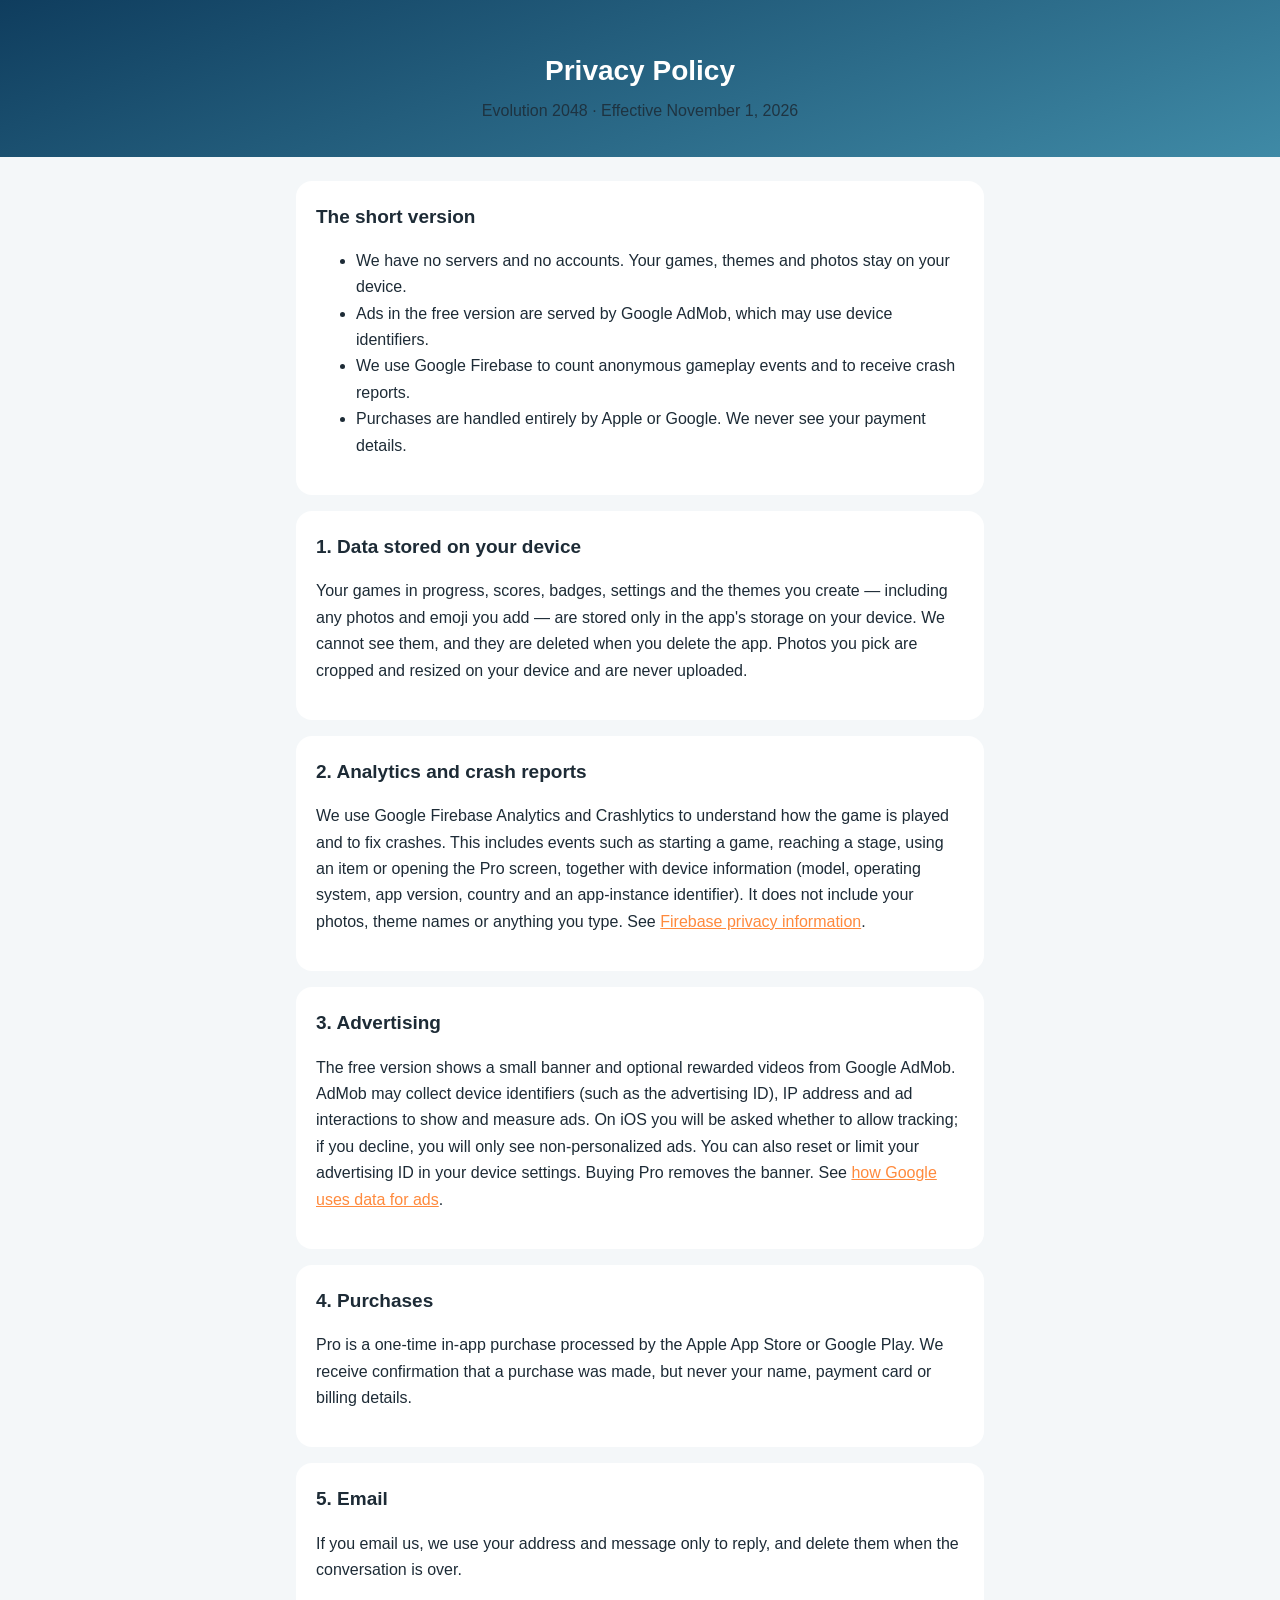
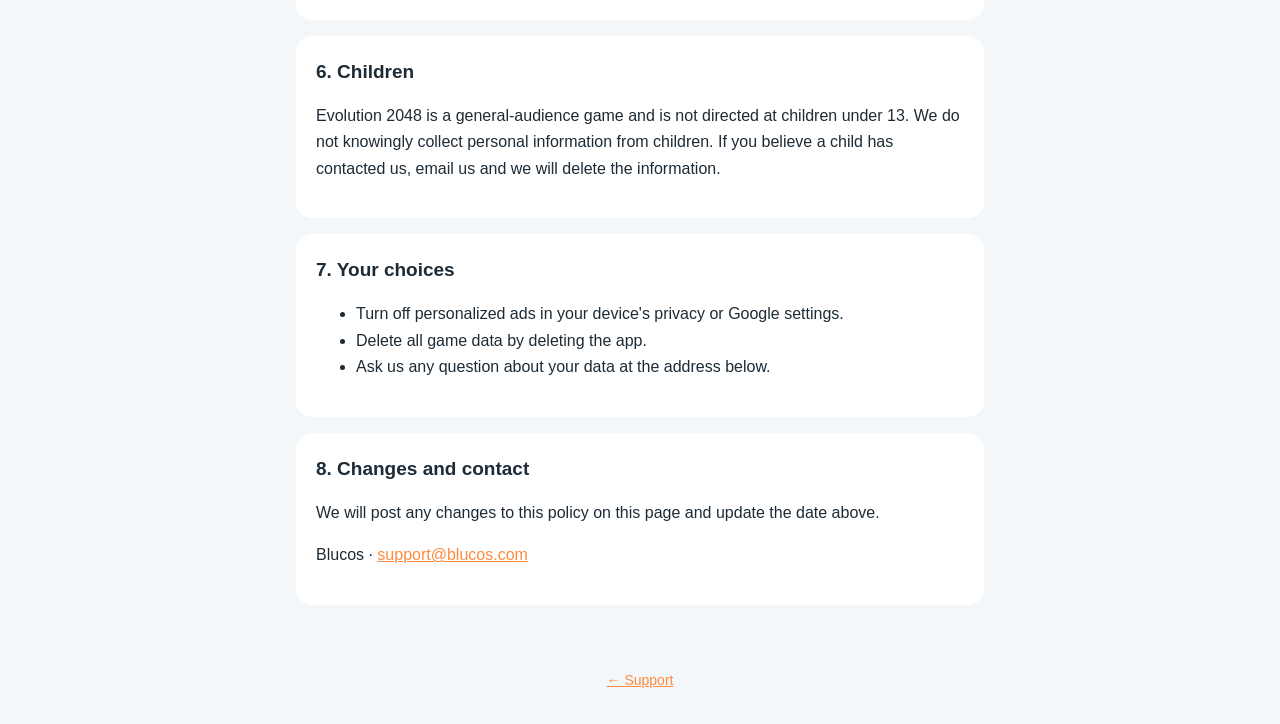
==== privacy.html @ b0076281 "Update support and privacy pages" ====
<!doctype html>
<html lang="en">
<head>
  <meta charset="utf-8">
  <meta name="viewport" content="width=device-width, initial-scale=1">
  <title>Evolution 2048 — Privacy Policy</title>
  <link rel="stylesheet" href="style.css">
</head>
<body>
  <header>
    <h1>Privacy Policy</h1>
    <p>Evolution 2048 · Effective November 1, 2026</p>
  </header>
  <main>
    <section>
      <h2>The short version</h2>
      <ul>
        <li>We have no servers and no accounts. Your games, themes and photos stay on your device.</li>
        <li>Ads in the free version are served by Google AdMob, which may use device identifiers.</li>
        <li>We use Google Firebase to count anonymous gameplay events and to receive crash reports.</li>
        <li>Purchases are handled entirely by Apple or Google. We never see your payment details.</li>
      </ul>
    </section>

    <section>
      <h2>1. Data stored on your device</h2>
      <p>Your games in progress, scores, badges, settings and the themes you create — including any photos and emoji you add — are stored only in the app's storage on your device. We cannot see them, and they are deleted when you delete the app. Photos you pick are cropped and resized on your device and are never uploaded.</p>
    </section>

    <section>
      <h2>2. Analytics and crash reports</h2>
      <p>We use Google Firebase Analytics and Crashlytics to understand how the game is played and to fix crashes. This includes events such as starting a game, reaching a stage, using an item or opening the Pro screen, together with device information (model, operating system, app version, country and an app-instance identifier). It does not include your photos, theme names or anything you type. See <a href="https://firebase.google.com/support/privacy">Firebase privacy information</a>.</p>
    </section>

    <section>
      <h2>3. Advertising</h2>
      <p>The free version shows a small banner and optional rewarded videos from Google AdMob. AdMob may collect device identifiers (such as the advertising ID), IP address and ad interactions to show and measure ads. On iOS you will be asked whether to allow tracking; if you decline, you will only see non-personalized ads. You can also reset or limit your advertising ID in your device settings. Buying Pro removes the banner. See <a href="https://policies.google.com/technologies/ads">how Google uses data for ads</a>.</p>
    </section>

    <section>
      <h2>4. Purchases</h2>
      <p>Pro is a one-time in-app purchase processed by the Apple App Store or Google Play. We receive confirmation that a purchase was made, but never your name, payment card or billing details.</p>
    </section>

    <section>
      <h2>5. Email</h2>
      <p>If you email us, we use your address and message only to reply, and delete them when the conversation is over.</p>
    </section>

    <section>
      <h2>6. Children</h2>
      <p>Evolution 2048 is a general-audience game and is not directed at children under 13. We do not knowingly collect personal information from children. If you believe a child has contacted us, email us and we will delete the information.</p>
    </section>

    <section>
      <h2>7. Your choices</h2>
      <ul>
        <li>Turn off personalized ads in your device's privacy or Google settings.</li>
        <li>Delete all game data by deleting the app.</li>
        <li>Ask us any question about your data at the address below.</li>
      </ul>
    </section>

    <section>
      <h2>8. Changes and contact</h2>
      <p>We will post any changes to this policy on this page and update the date above.</p>
      <p>Blucos · <a href="mailto:support@blucos.com">support@blucos.com</a></p>
    </section>
  </main>
  <footer><a href="index.html">← Support</a></footer>
</body>
</html>
---- style.css ----
:root {
  --ink: #1d2b36;
  --muted: #5d6f7c;
  --bg: #f4f7f9;
  --card: #fff;
  --accent: #ff8a3d;
  --top: #0f3d5e;
}
@media (prefers-color-scheme: dark) {
  :root {
    --ink: #e7eef3;
    --muted: #9fb0bc;
    --bg: #0d1b25;
    --card: #142836;
  }
}
* { box-sizing: border-box; }
body {
  margin: 0;
  font: 16px/1.65 -apple-system, BlinkMacSystemFont, "Segoe UI", sans-serif;
  color: var(--ink);
  background: var(--bg);
}
header {
  padding: 40px 16px 32px;
  color: #fff;
  background: linear-gradient(160deg, var(--top), #3f8aa6);
  text-align: center;
}
header img { width: 72px; height: 72px; }
header h1 { margin: 8px 0 4px; font-size: 28px; }
header h1 span { color: #ffd166; }
header p { margin: 0; opacity: 0.85; }
main { max-width: 720px; margin: 0 auto; padding: 24px 16px 48px; }
section { margin-bottom: 16px; padding: 20px; border-radius: 16px; background: var(--card); }
h2 { margin: 0 0 8px; font-size: 19px; }
h3 { margin: 18px 0 4px; font-size: 16px; }
p, li { color: var(--ink); }
.muted { color: var(--muted); font-size: 14px; }
a { color: var(--accent); }
.btn {
  display: inline-block;
  padding: 10px 18px;
  border-radius: 12px;
  color: #fff;
  background: var(--accent);
  font-weight: 700;
  text-decoration: none;
}
footer { text-align: center; color: var(--muted); font-size: 14px; padding-bottom: 32px; }
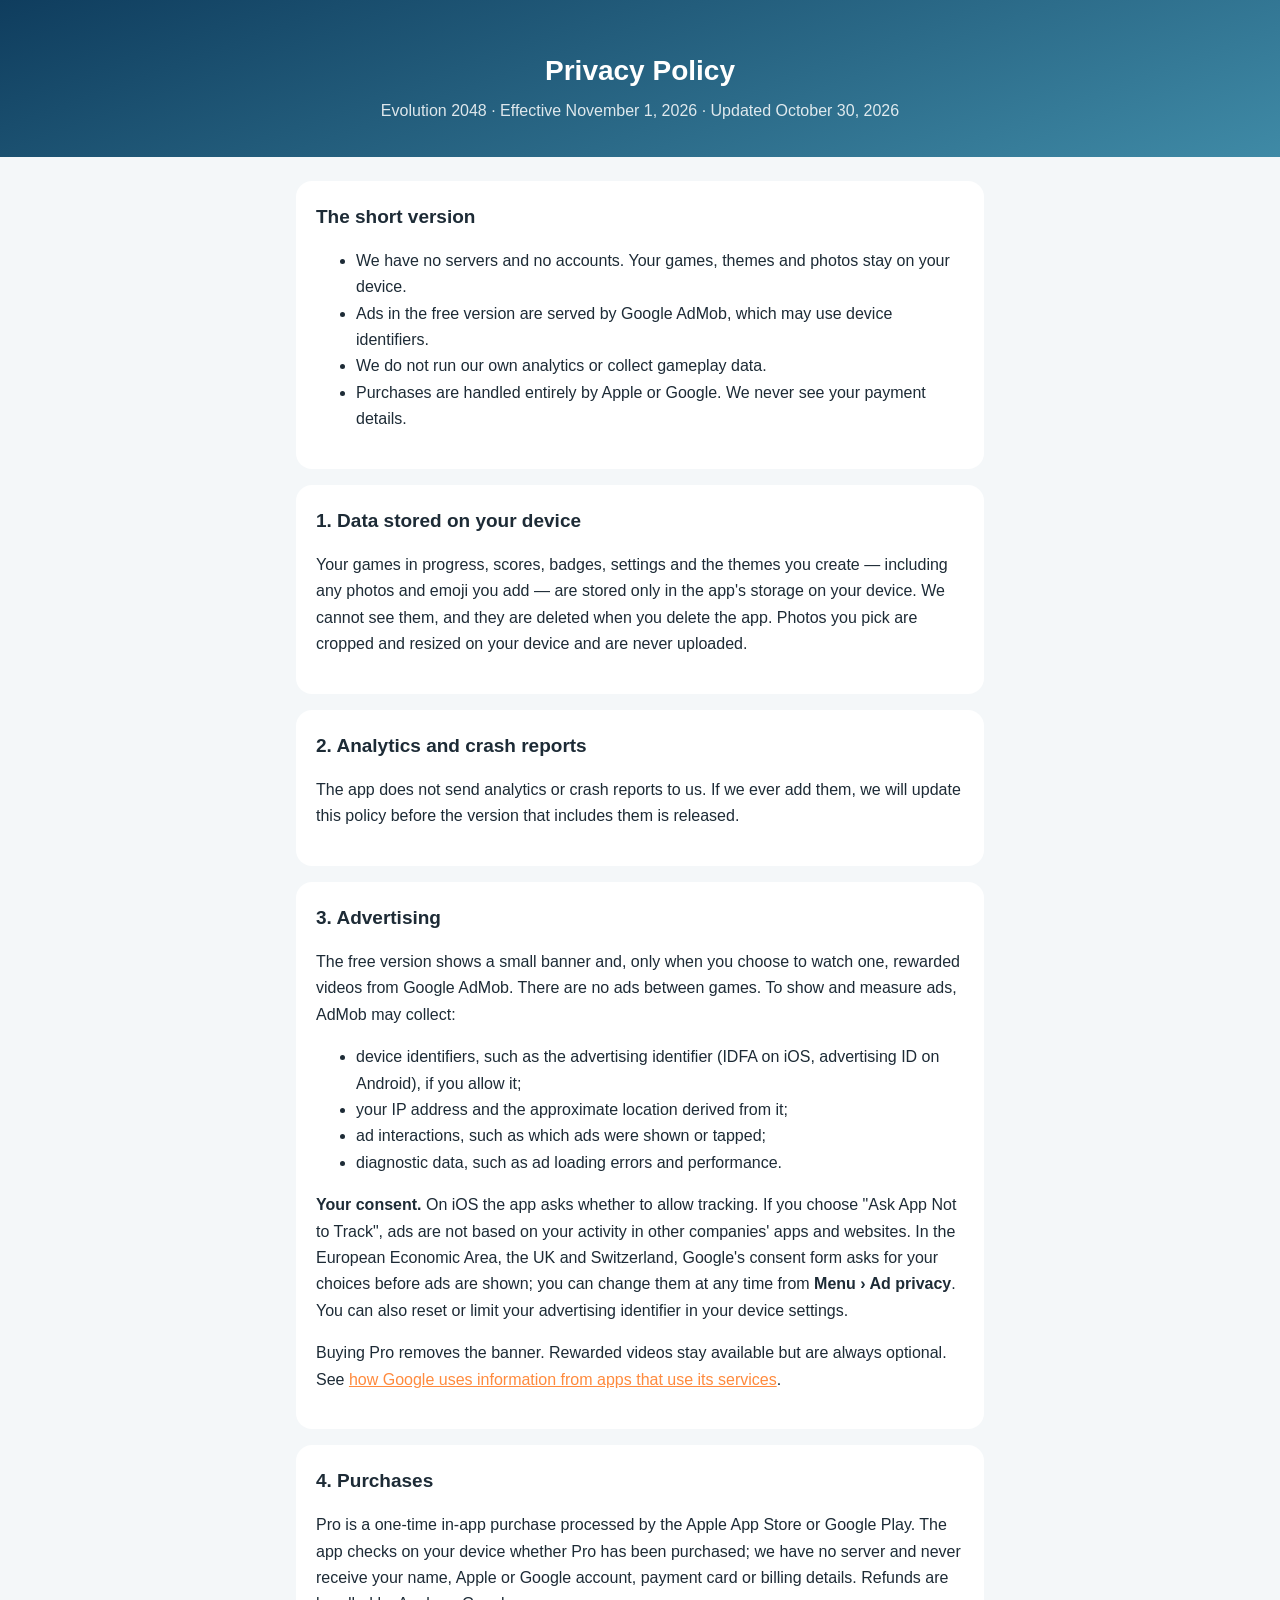
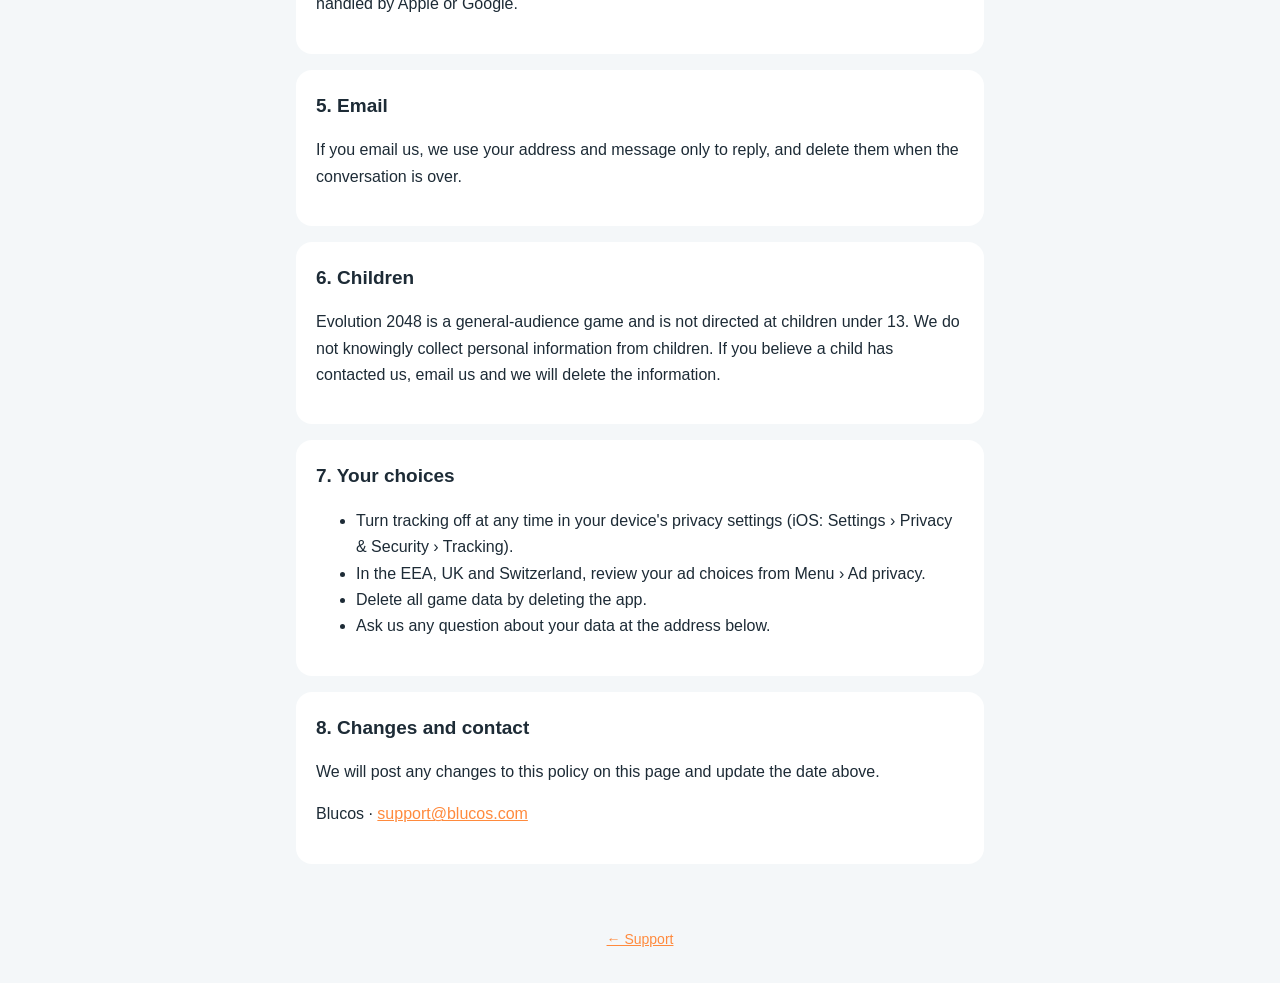
==== commit 20173208: "Update support and privacy pages" ====
--- a/privacy.html
+++ b/privacy.html
@@ -9,7 +9,7 @@
 <body>
   <header>
     <h1>Privacy Policy</h1>
-    <p>Evolution 2048 · Effective November 1, 2026</p>
+    <p>Evolution 2048 · Effective November 1, 2026 · Updated October 30, 2026</p>
   </header>
   <main>
     <section>
@@ -17,7 +17,7 @@
       <ul>
         <li>We have no servers and no accounts. Your games, themes and photos stay on your device.</li>
         <li>Ads in the free version are served by Google AdMob, which may use device identifiers.</li>
-        <li>We use Google Firebase to count anonymous gameplay events and to receive crash reports.</li>
+        <li>We do not run our own analytics or collect gameplay data.</li>
         <li>Purchases are handled entirely by Apple or Google. We never see your payment details.</li>
       </ul>
     </section>
@@ -29,17 +29,25 @@
 
     <section>
       <h2>2. Analytics and crash reports</h2>
-      <p>We use Google Firebase Analytics and Crashlytics to understand how the game is played and to fix crashes. This includes events such as starting a game, reaching a stage, using an item or opening the Pro screen, together with device information (model, operating system, app version, country and an app-instance identifier). It does not include your photos, theme names or anything you type. See <a href="https://firebase.google.com/support/privacy">Firebase privacy information</a>.</p>
+      <p>The app does not send analytics or crash reports to us. If we ever add them, we will update this policy before the version that includes them is released.</p>
     </section>
 
     <section>
       <h2>3. Advertising</h2>
-      <p>The free version shows a small banner and optional rewarded videos from Google AdMob. AdMob may collect device identifiers (such as the advertising ID), IP address and ad interactions to show and measure ads. On iOS you will be asked whether to allow tracking; if you decline, you will only see non-personalized ads. You can also reset or limit your advertising ID in your device settings. Buying Pro removes the banner. See <a href="https://policies.google.com/technologies/ads">how Google uses data for ads</a>.</p>
+      <p>The free version shows a small banner and, only when you choose to watch one, rewarded videos from Google AdMob. There are no ads between games. To show and measure ads, AdMob may collect:</p>
+      <ul>
+        <li>device identifiers, such as the advertising identifier (IDFA on iOS, advertising ID on Android), if you allow it;</li>
+        <li>your IP address and the approximate location derived from it;</li>
+        <li>ad interactions, such as which ads were shown or tapped;</li>
+        <li>diagnostic data, such as ad loading errors and performance.</li>
+      </ul>
+      <p><b>Your consent.</b> On iOS the app asks whether to allow tracking. If you choose "Ask App Not to Track", ads are not based on your activity in other companies' apps and websites. In the European Economic Area, the UK and Switzerland, Google's consent form asks for your choices before ads are shown; you can change them at any time from <b>Menu › Ad privacy</b>. You can also reset or limit your advertising identifier in your device settings.</p>
+      <p>Buying Pro removes the banner. Rewarded videos stay available but are always optional. See <a href="https://policies.google.com/technologies/partner-sites">how Google uses information from apps that use its services</a>.</p>
     </section>
 
     <section>
       <h2>4. Purchases</h2>
-      <p>Pro is a one-time in-app purchase processed by the Apple App Store or Google Play. We receive confirmation that a purchase was made, but never your name, payment card or billing details.</p>
+      <p>Pro is a one-time in-app purchase processed by the Apple App Store or Google Play. The app checks on your device whether Pro has been purchased; we have no server and never receive your name, Apple or Google account, payment card or billing details. Refunds are handled by Apple or Google.</p>
     </section>
 
     <section>
@@ -55,7 +63,8 @@
     <section>
       <h2>7. Your choices</h2>
       <ul>
-        <li>Turn off personalized ads in your device's privacy or Google settings.</li>
+        <li>Turn tracking off at any time in your device's privacy settings (iOS: Settings › Privacy &amp; Security › Tracking).</li>
+        <li>In the EEA, UK and Switzerland, review your ad choices from Menu › Ad privacy.</li>
         <li>Delete all game data by deleting the app.</li>
         <li>Ask us any question about your data at the address below.</li>
       </ul>
--- a/style.css
+++ b/style.css
@@ -30,7 +30,7 @@
 header img { width: 72px; height: 72px; }
 header h1 { margin: 8px 0 4px; font-size: 28px; }
 header h1 span { color: #ffd166; }
-header p { margin: 0; opacity: 0.85; }
+header p { margin: 0; color: rgba(255, 255, 255, 0.85); }
 main { max-width: 720px; margin: 0 auto; padding: 24px 16px 48px; }
 section { margin-bottom: 16px; padding: 20px; border-radius: 16px; background: var(--card); }
 h2 { margin: 0 0 8px; font-size: 19px; }
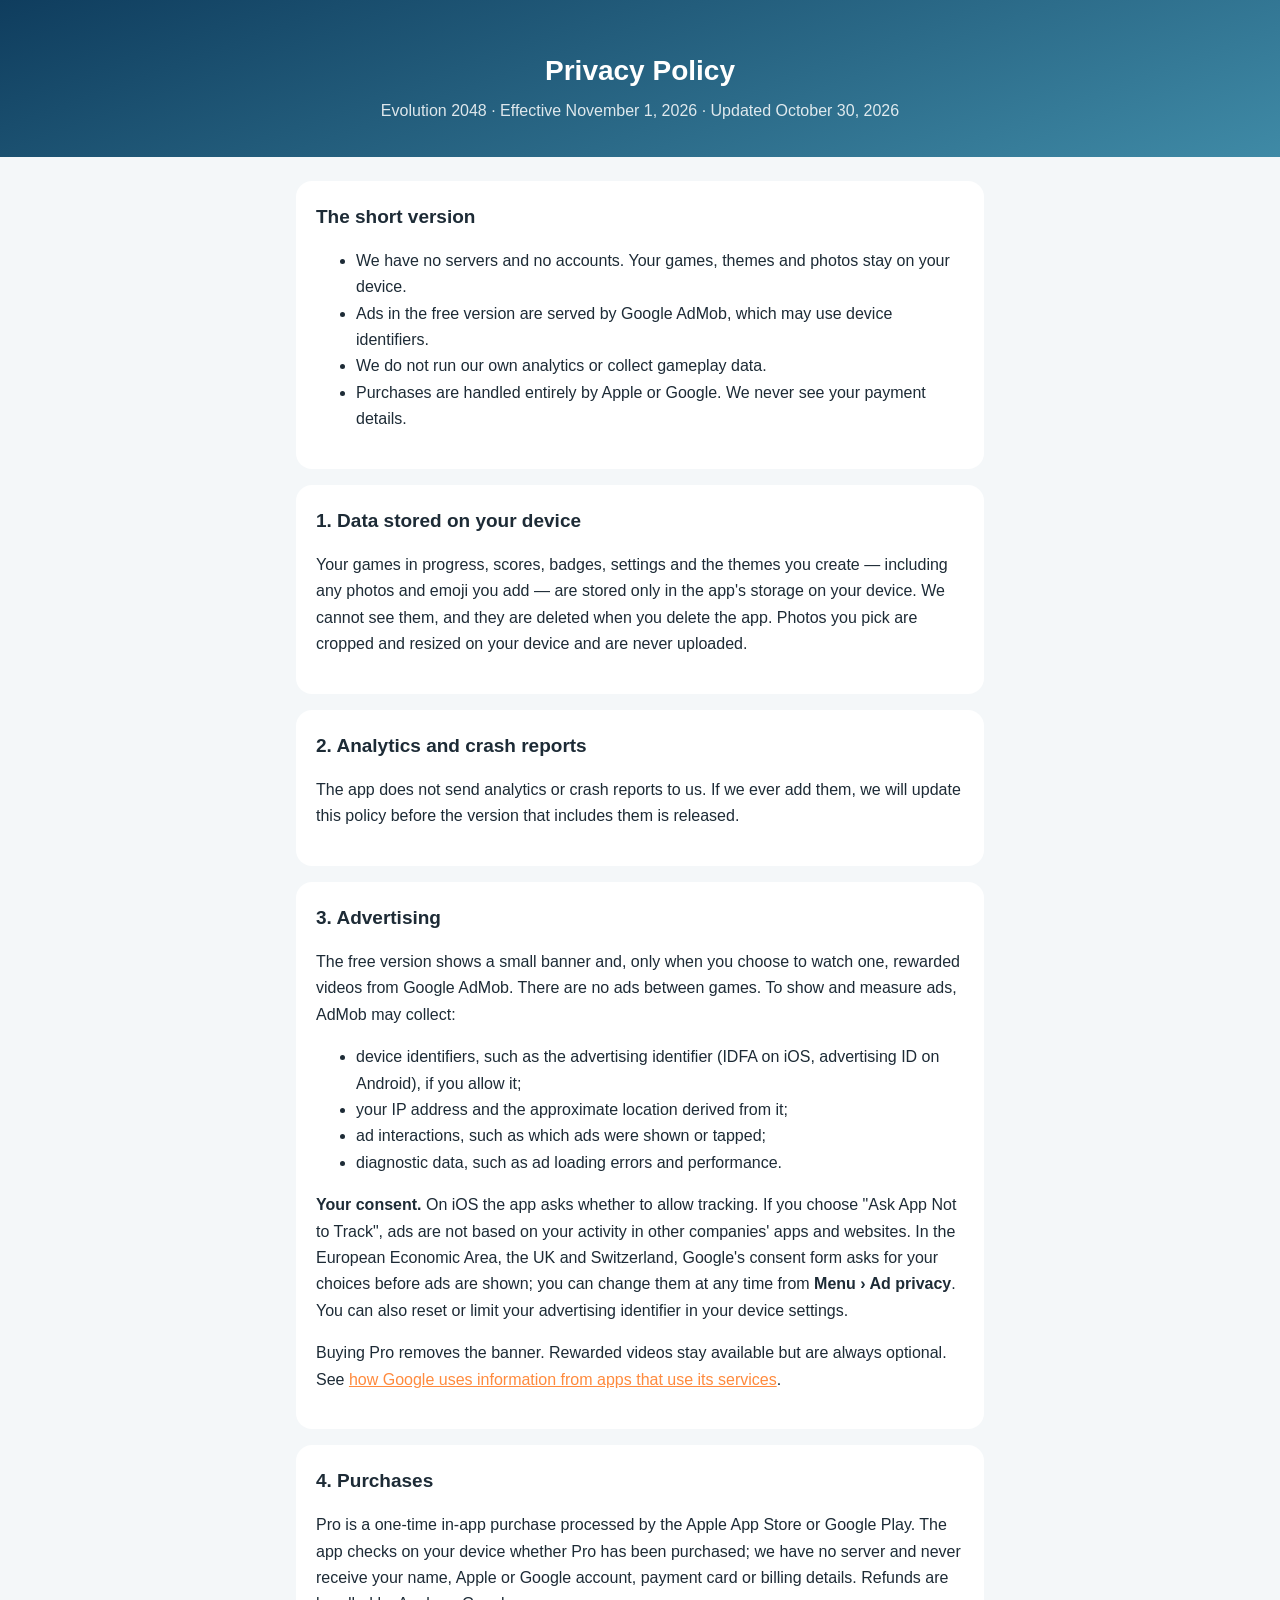
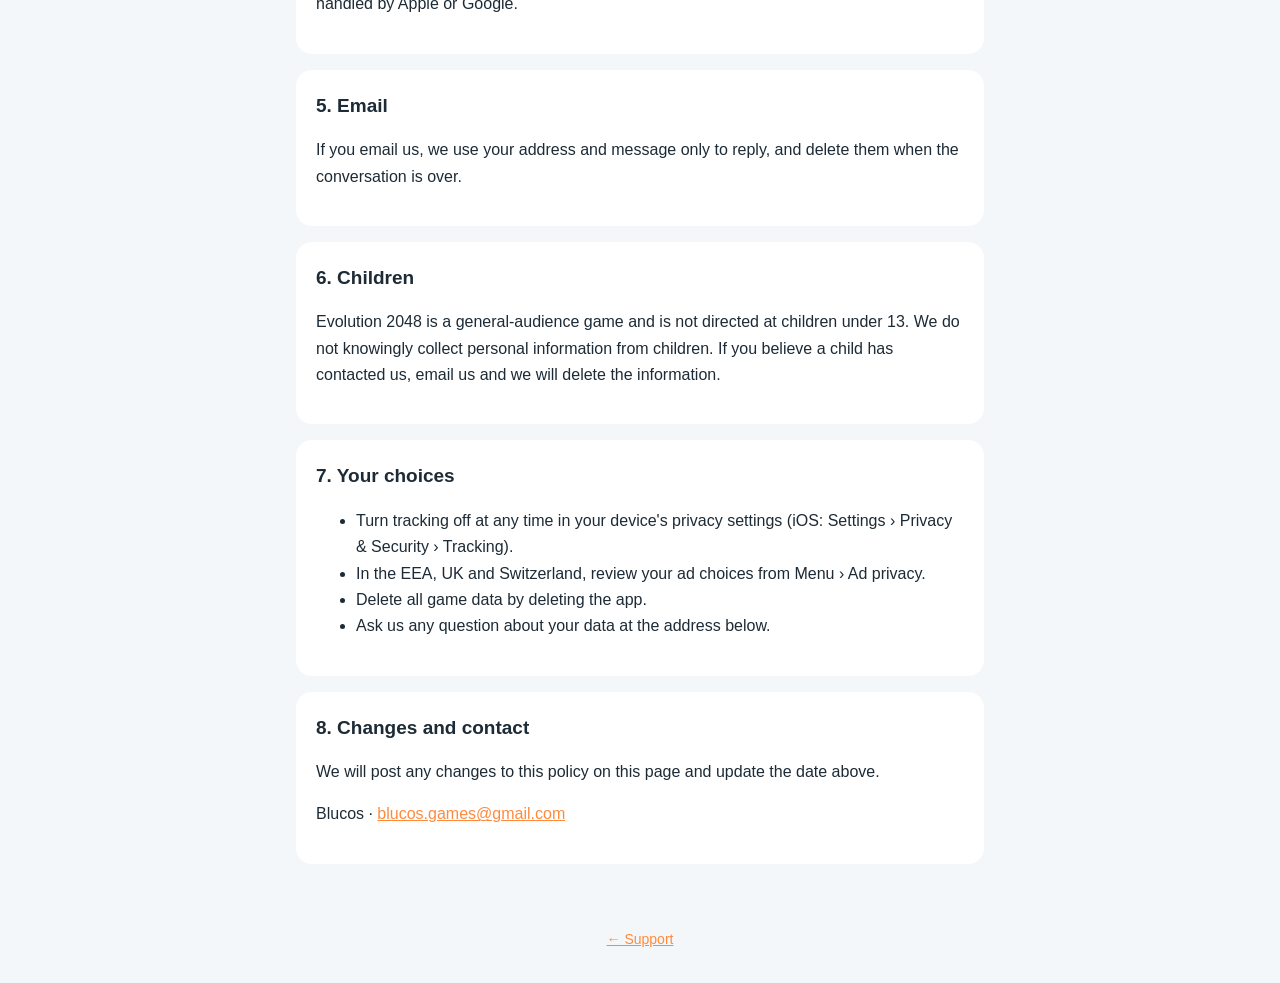
==== commit 548af2d5: "Update support and privacy pages" ====
--- a/privacy.html
+++ b/privacy.html
@@ -73,7 +73,7 @@
     <section>
       <h2>8. Changes and contact</h2>
       <p>We will post any changes to this policy on this page and update the date above.</p>
-      <p>Blucos · <a href="mailto:support@blucos.com">support@blucos.com</a></p>
+      <p>Blucos · <a href="mailto:blucos.games@gmail.com">blucos.games@gmail.com</a></p>
     </section>
   </main>
   <footer><a href="index.html">← Support</a></footer>
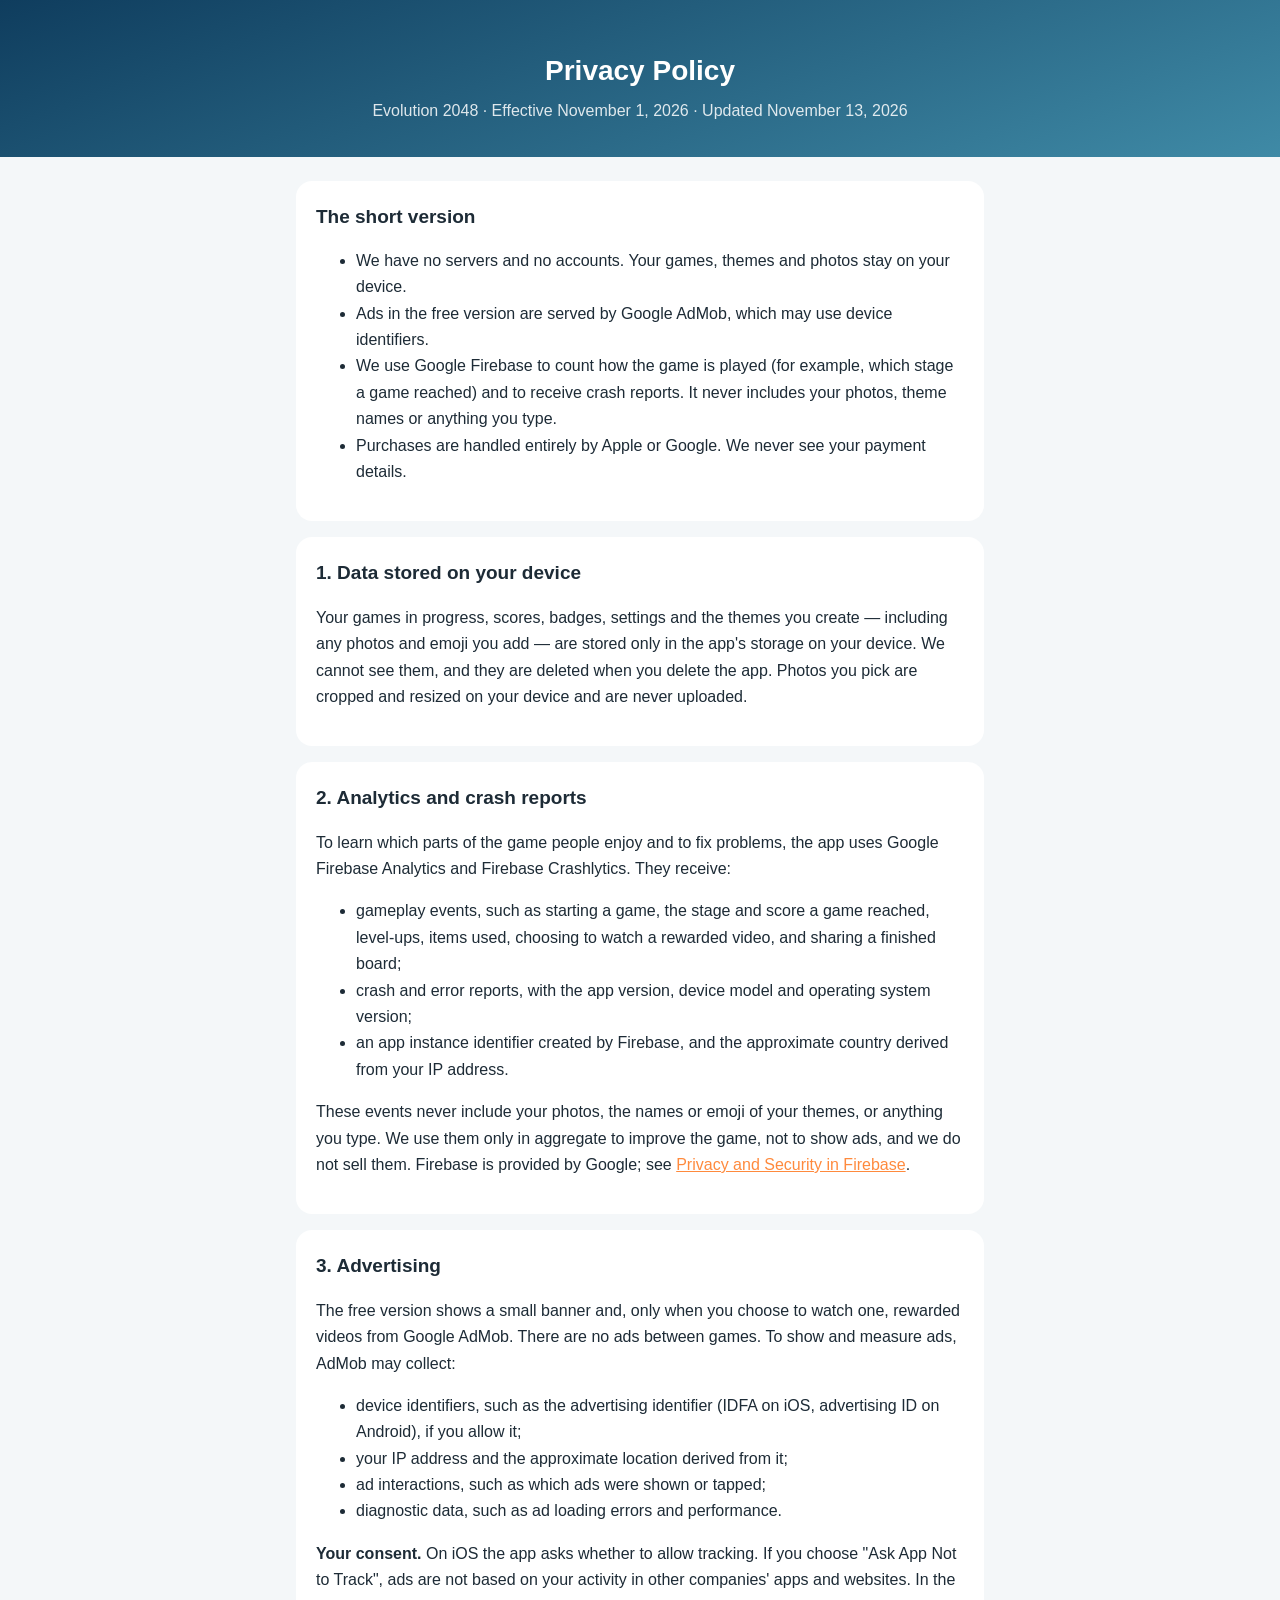
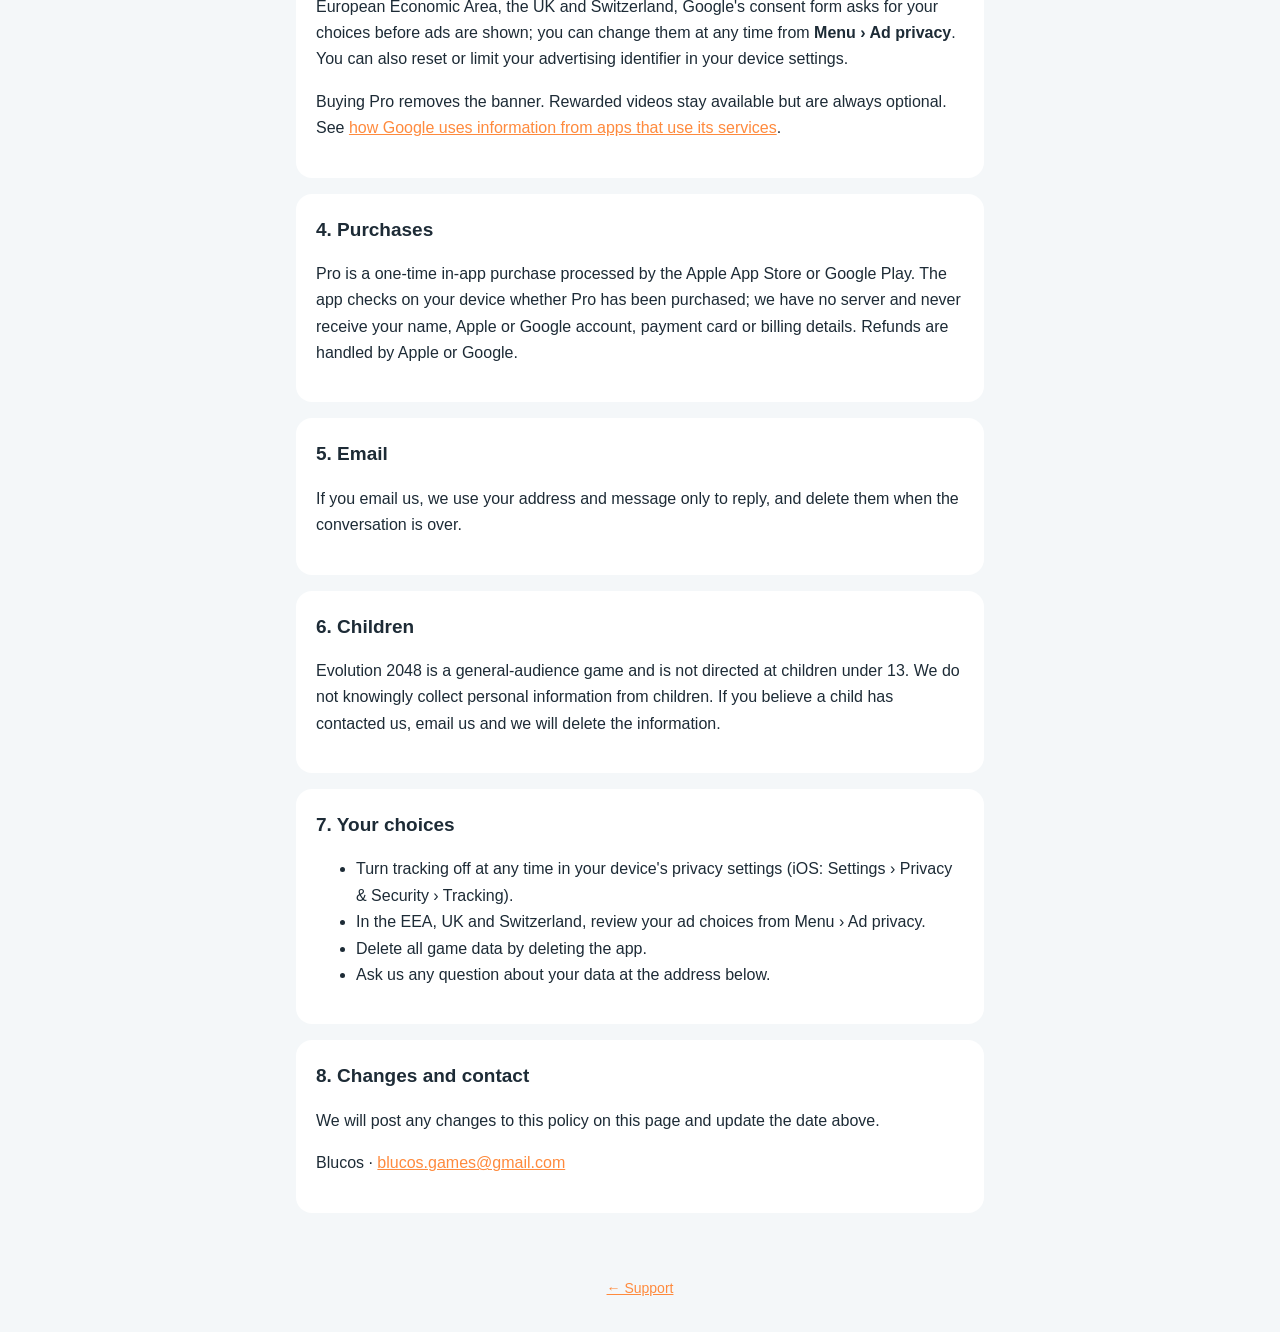
==== commit d3ff1c39: "Update support and privacy pages" ====
--- a/privacy.html
+++ b/privacy.html
@@ -9,7 +9,7 @@
 <body>
   <header>
     <h1>Privacy Policy</h1>
-    <p>Evolution 2048 · Effective November 1, 2026 · Updated October 30, 2026</p>
+    <p>Evolution 2048 · Effective November 1, 2026 · Updated November 13, 2026</p>
   </header>
   <main>
     <section>
@@ -17,7 +17,7 @@
       <ul>
         <li>We have no servers and no accounts. Your games, themes and photos stay on your device.</li>
         <li>Ads in the free version are served by Google AdMob, which may use device identifiers.</li>
-        <li>We do not run our own analytics or collect gameplay data.</li>
+        <li>We use Google Firebase to count how the game is played (for example, which stage a game reached) and to receive crash reports. It never includes your photos, theme names or anything you type.</li>
         <li>Purchases are handled entirely by Apple or Google. We never see your payment details.</li>
       </ul>
     </section>
@@ -29,7 +29,13 @@
 
     <section>
       <h2>2. Analytics and crash reports</h2>
-      <p>The app does not send analytics or crash reports to us. If we ever add them, we will update this policy before the version that includes them is released.</p>
+      <p>To learn which parts of the game people enjoy and to fix problems, the app uses Google Firebase Analytics and Firebase Crashlytics. They receive:</p>
+      <ul>
+        <li>gameplay events, such as starting a game, the stage and score a game reached, level-ups, items used, choosing to watch a rewarded video, and sharing a finished board;</li>
+        <li>crash and error reports, with the app version, device model and operating system version;</li>
+        <li>an app instance identifier created by Firebase, and the approximate country derived from your IP address.</li>
+      </ul>
+      <p>These events never include your photos, the names or emoji of your themes, or anything you type. We use them only in aggregate to improve the game, not to show ads, and we do not sell them. Firebase is provided by Google; see <a href="https://firebase.google.com/support/privacy">Privacy and Security in Firebase</a>.</p>
     </section>
 
     <section>
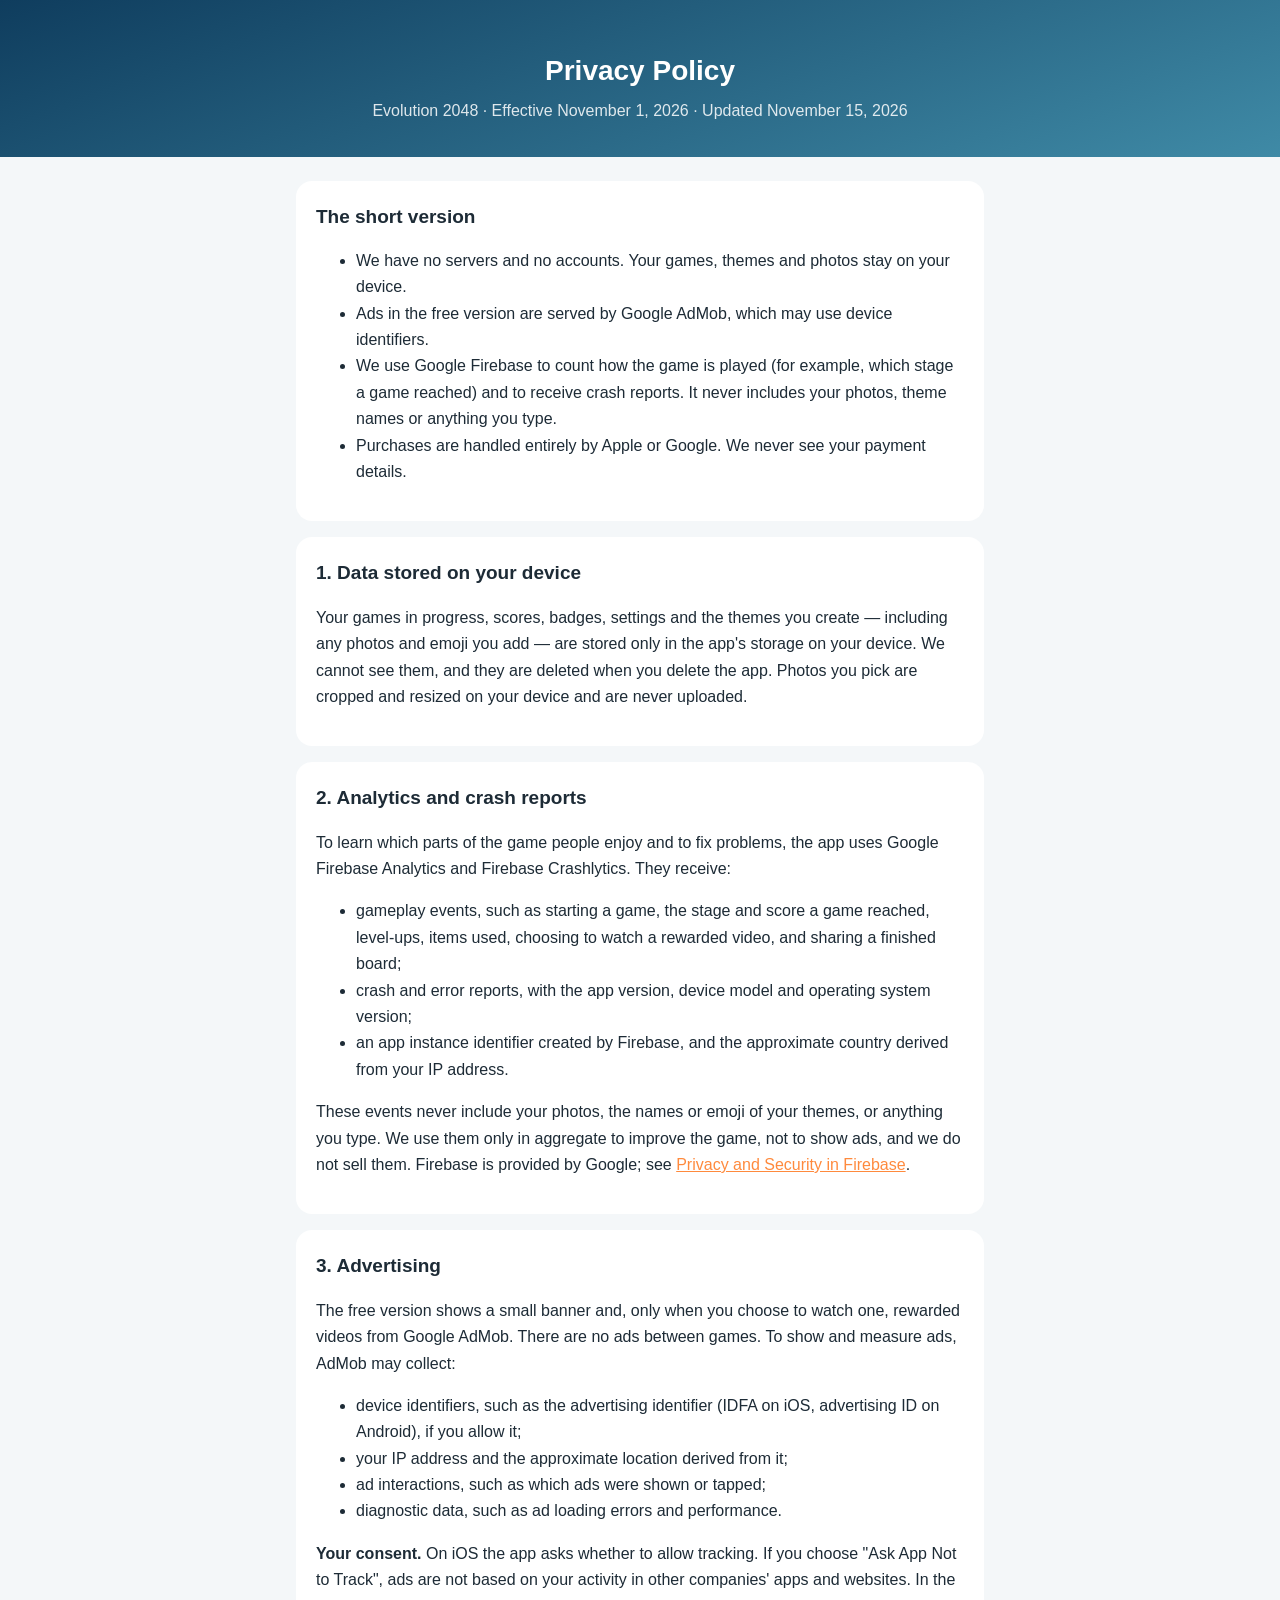
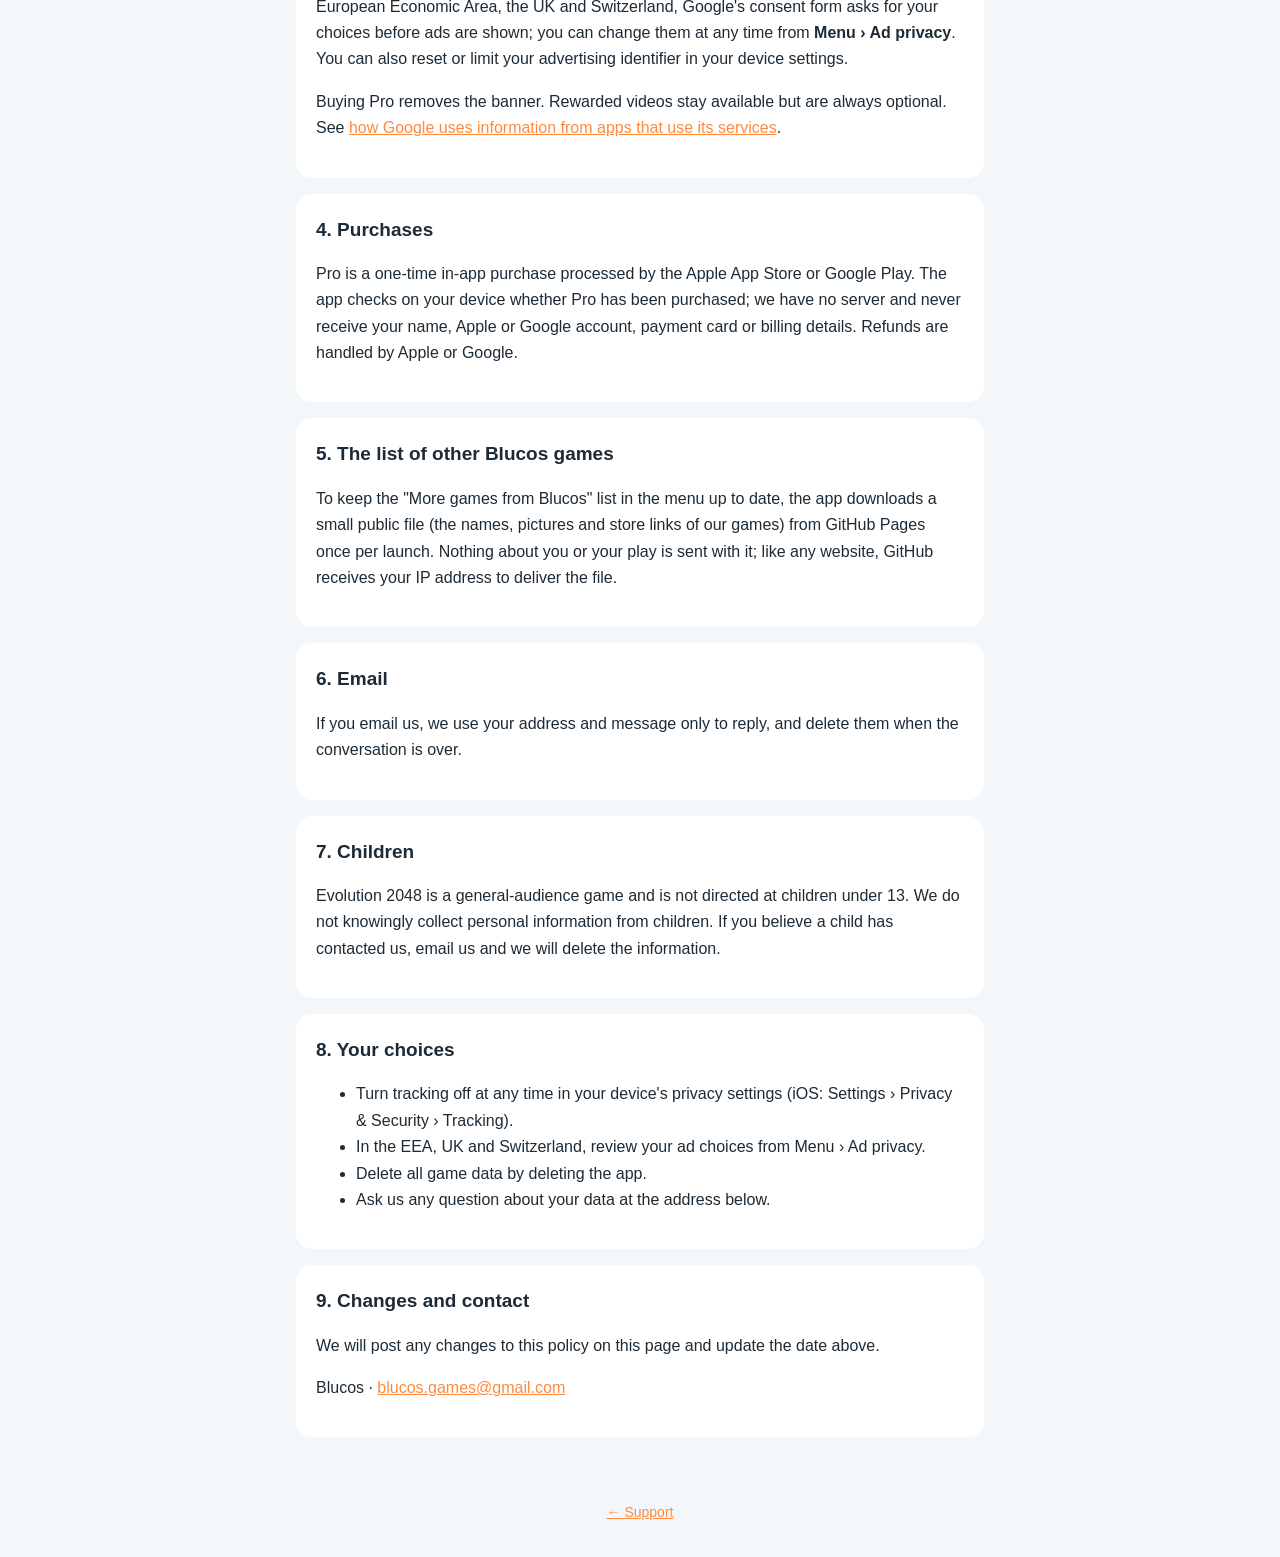
==== commit 80716321: "Update support and privacy pages" ====
--- a/privacy.html
+++ b/privacy.html
@@ -9,7 +9,7 @@
 <body>
   <header>
     <h1>Privacy Policy</h1>
-    <p>Evolution 2048 · Effective November 1, 2026 · Updated November 13, 2026</p>
+    <p>Evolution 2048 · Effective November 1, 2026 · Updated November 15, 2026</p>
   </header>
   <main>
     <section>
@@ -57,17 +57,22 @@
     </section>
 
     <section>
-      <h2>5. Email</h2>
+      <h2>5. The list of other Blucos games</h2>
+      <p>To keep the "More games from Blucos" list in the menu up to date, the app downloads a small public file (the names, pictures and store links of our games) from GitHub Pages once per launch. Nothing about you or your play is sent with it; like any website, GitHub receives your IP address to deliver the file.</p>
+    </section>
+
+    <section>
+      <h2>6. Email</h2>
       <p>If you email us, we use your address and message only to reply, and delete them when the conversation is over.</p>
     </section>
 
     <section>
-      <h2>6. Children</h2>
+      <h2>7. Children</h2>
       <p>Evolution 2048 is a general-audience game and is not directed at children under 13. We do not knowingly collect personal information from children. If you believe a child has contacted us, email us and we will delete the information.</p>
     </section>
 
     <section>
-      <h2>7. Your choices</h2>
+      <h2>8. Your choices</h2>
       <ul>
         <li>Turn tracking off at any time in your device's privacy settings (iOS: Settings › Privacy &amp; Security › Tracking).</li>
         <li>In the EEA, UK and Switzerland, review your ad choices from Menu › Ad privacy.</li>
@@ -77,7 +82,7 @@
     </section>
 
     <section>
-      <h2>8. Changes and contact</h2>
+      <h2>9. Changes and contact</h2>
       <p>We will post any changes to this policy on this page and update the date above.</p>
       <p>Blucos · <a href="mailto:blucos.games@gmail.com">blucos.games@gmail.com</a></p>
     </section>
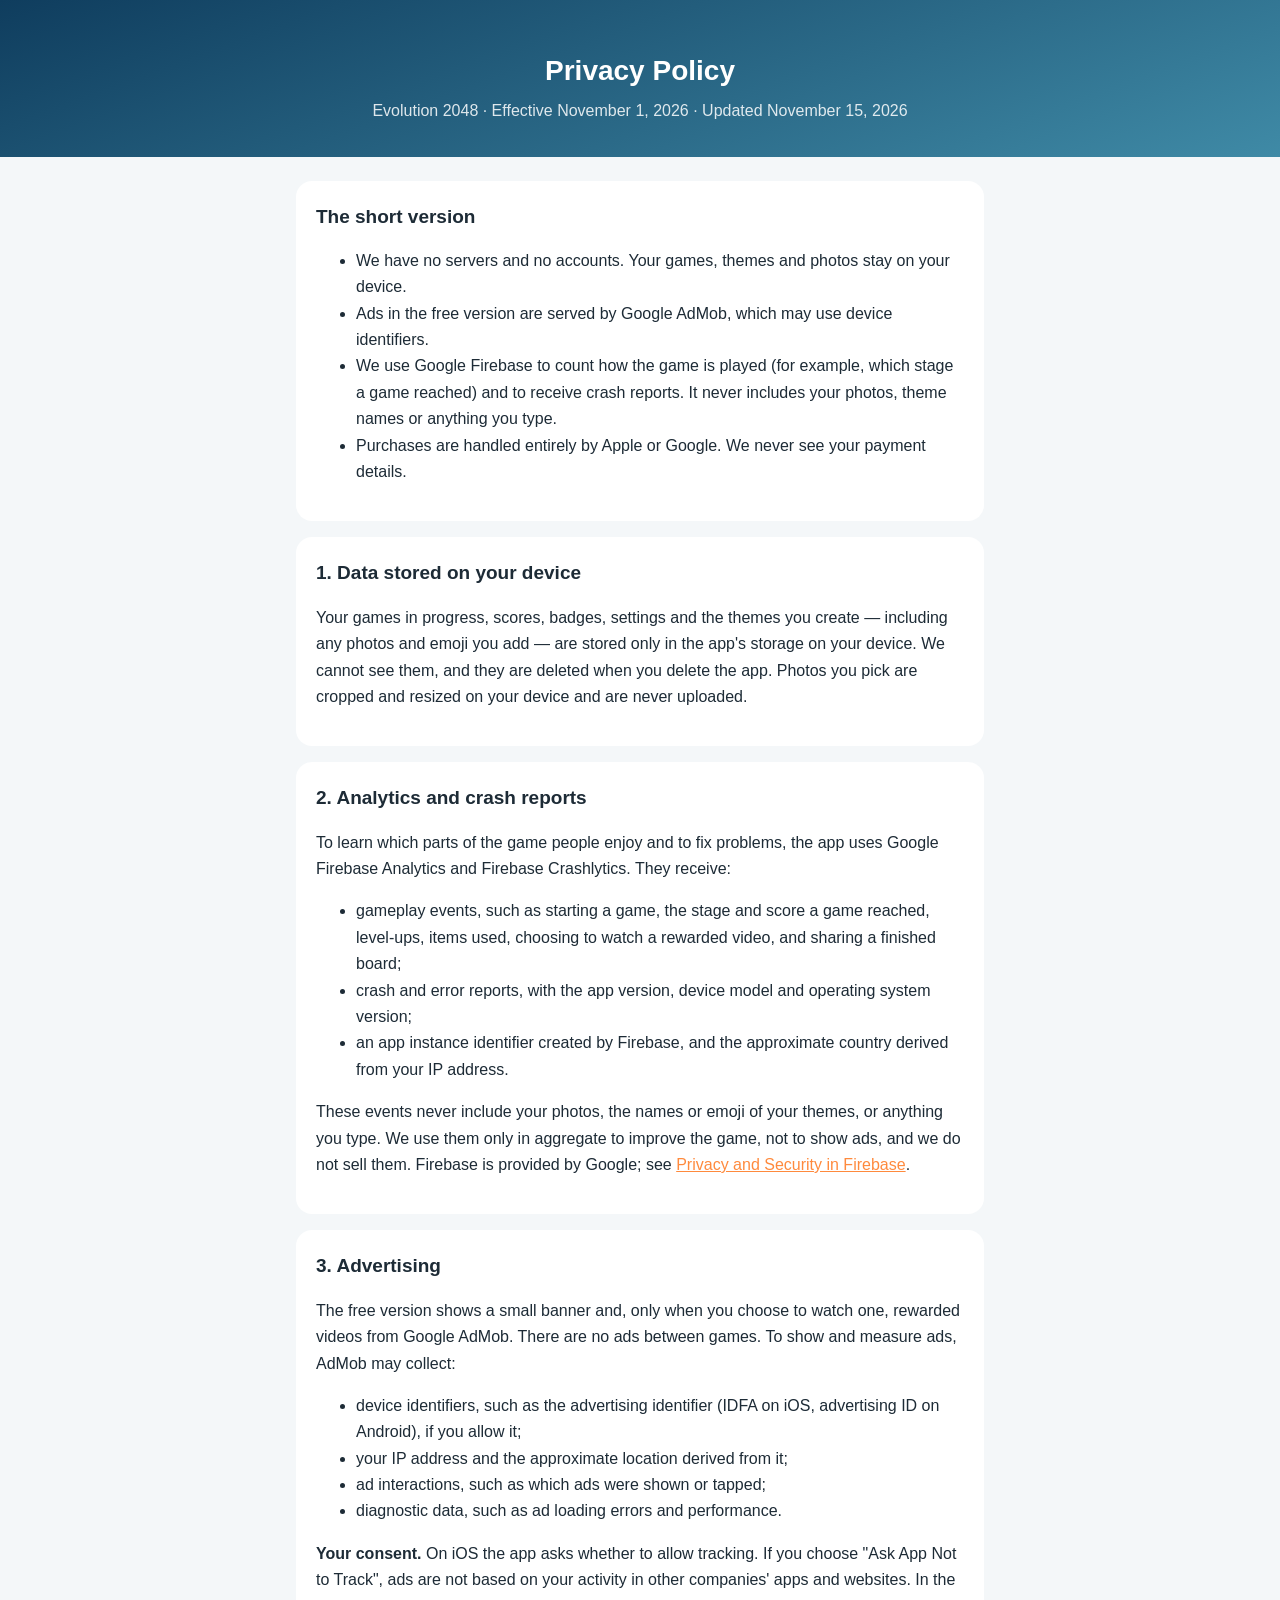
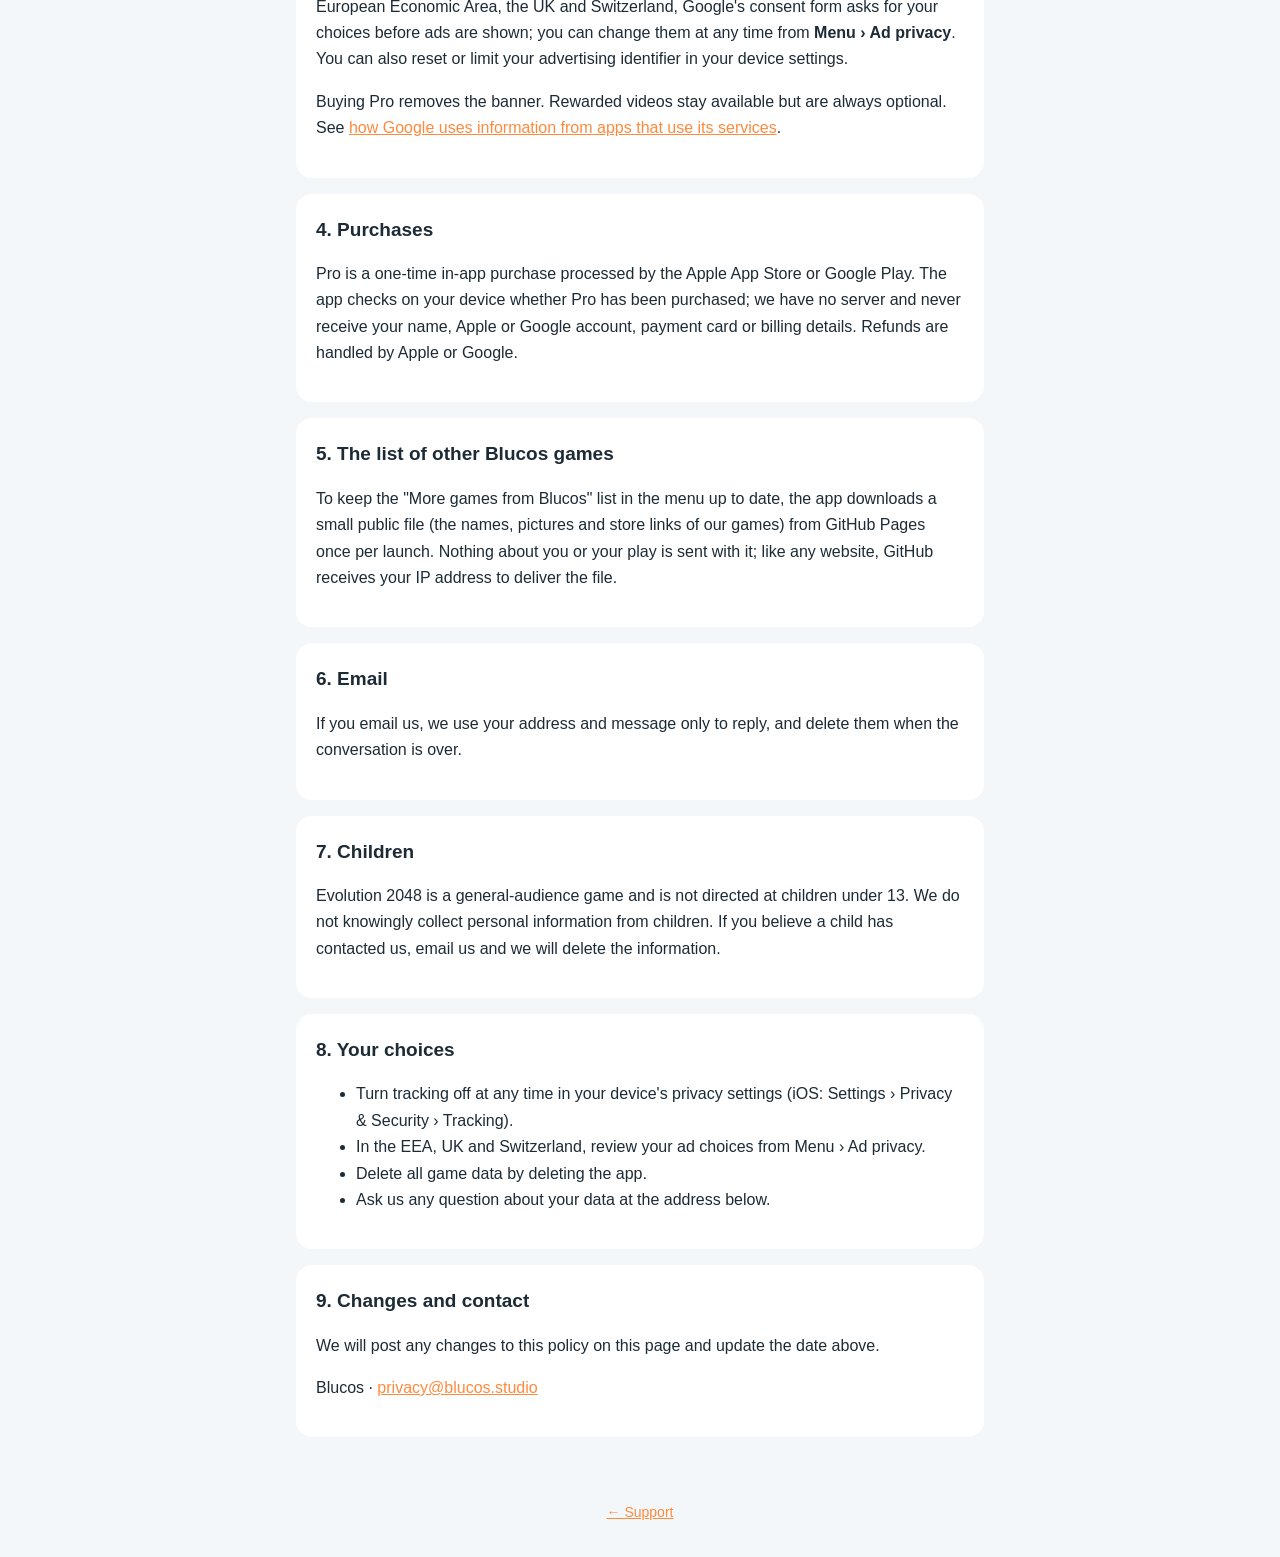
==== commit b77d4b0d: "Update support and privacy pages" ====
--- a/privacy.html
+++ b/privacy.html
@@ -84,7 +84,7 @@
     <section>
       <h2>9. Changes and contact</h2>
       <p>We will post any changes to this policy on this page and update the date above.</p>
-      <p>Blucos · <a href="mailto:blucos.games@gmail.com">blucos.games@gmail.com</a></p>
+      <p>Blucos · <a href="mailto:privacy@blucos.studio">privacy@blucos.studio</a></p>
     </section>
   </main>
   <footer><a href="index.html">← Support</a></footer>
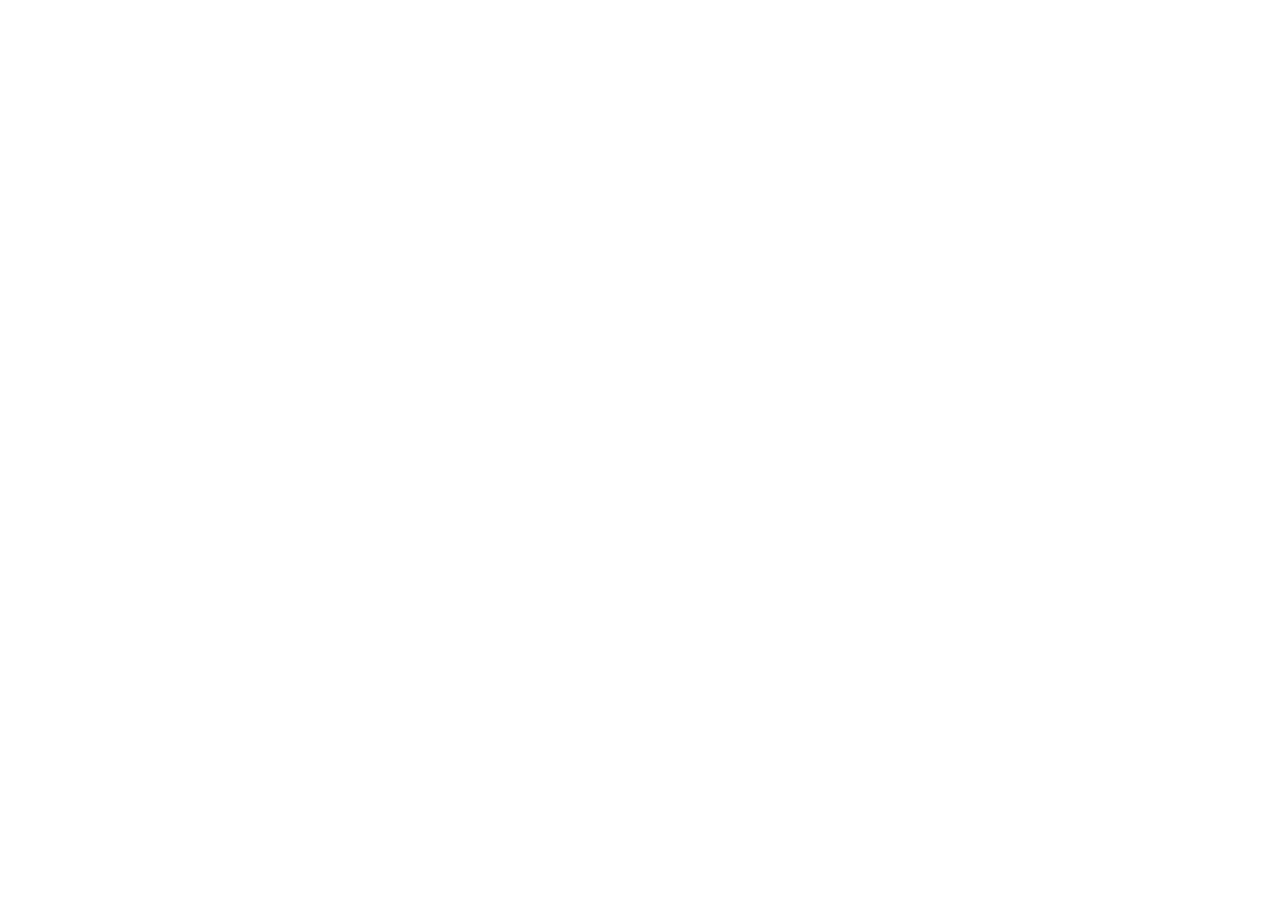
==== commit 57237dd1: "Pages moved to blucos.studio/games/evolution2048/: each page here now redirects to the same file the" ====
--- a/privacy.html
+++ b/privacy.html
@@ -3,90 +3,13 @@
 <head>
   <meta charset="utf-8">
   <meta name="viewport" content="width=device-width, initial-scale=1">
-  <title>Evolution 2048 — Privacy Policy</title>
-  <link rel="stylesheet" href="style.css">
+  <title>Blucos Games</title>
+  <link rel="canonical" href="https://blucos.studio/games/evolution2048/privacy.html">
+  <meta name="robots" content="noindex">
+  <meta http-equiv="refresh" content="0; url=https://blucos.studio/games/evolution2048/privacy.html">
+  <script>location.replace('https://blucos.studio/games/evolution2048/privacy.html' + location.hash);</script>
 </head>
 <body>
-  <header>
-    <h1>Privacy Policy</h1>
-    <p>Evolution 2048 · Effective November 1, 2026 · Updated November 15, 2026</p>
-  </header>
-  <main>
-    <section>
-      <h2>The short version</h2>
-      <ul>
-        <li>We have no servers and no accounts. Your games, themes and photos stay on your device.</li>
-        <li>Ads in the free version are served by Google AdMob, which may use device identifiers.</li>
-        <li>We use Google Firebase to count how the game is played (for example, which stage a game reached) and to receive crash reports. It never includes your photos, theme names or anything you type.</li>
-        <li>Purchases are handled entirely by Apple or Google. We never see your payment details.</li>
-      </ul>
-    </section>
-
-    <section>
-      <h2>1. Data stored on your device</h2>
-      <p>Your games in progress, scores, badges, settings and the themes you create — including any photos and emoji you add — are stored only in the app's storage on your device. We cannot see them, and they are deleted when you delete the app. Photos you pick are cropped and resized on your device and are never uploaded.</p>
-    </section>
-
-    <section>
-      <h2>2. Analytics and crash reports</h2>
-      <p>To learn which parts of the game people enjoy and to fix problems, the app uses Google Firebase Analytics and Firebase Crashlytics. They receive:</p>
-      <ul>
-        <li>gameplay events, such as starting a game, the stage and score a game reached, level-ups, items used, choosing to watch a rewarded video, and sharing a finished board;</li>
-        <li>crash and error reports, with the app version, device model and operating system version;</li>
-        <li>an app instance identifier created by Firebase, and the approximate country derived from your IP address.</li>
-      </ul>
-      <p>These events never include your photos, the names or emoji of your themes, or anything you type. We use them only in aggregate to improve the game, not to show ads, and we do not sell them. Firebase is provided by Google; see <a href="https://firebase.google.com/support/privacy">Privacy and Security in Firebase</a>.</p>
-    </section>
-
-    <section>
-      <h2>3. Advertising</h2>
-      <p>The free version shows a small banner and, only when you choose to watch one, rewarded videos from Google AdMob. There are no ads between games. To show and measure ads, AdMob may collect:</p>
-      <ul>
-        <li>device identifiers, such as the advertising identifier (IDFA on iOS, advertising ID on Android), if you allow it;</li>
-        <li>your IP address and the approximate location derived from it;</li>
-        <li>ad interactions, such as which ads were shown or tapped;</li>
-        <li>diagnostic data, such as ad loading errors and performance.</li>
-      </ul>
-      <p><b>Your consent.</b> On iOS the app asks whether to allow tracking. If you choose "Ask App Not to Track", ads are not based on your activity in other companies' apps and websites. In the European Economic Area, the UK and Switzerland, Google's consent form asks for your choices before ads are shown; you can change them at any time from <b>Menu › Ad privacy</b>. You can also reset or limit your advertising identifier in your device settings.</p>
-      <p>Buying Pro removes the banner. Rewarded videos stay available but are always optional. See <a href="https://policies.google.com/technologies/partner-sites">how Google uses information from apps that use its services</a>.</p>
-    </section>
-
-    <section>
-      <h2>4. Purchases</h2>
-      <p>Pro is a one-time in-app purchase processed by the Apple App Store or Google Play. The app checks on your device whether Pro has been purchased; we have no server and never receive your name, Apple or Google account, payment card or billing details. Refunds are handled by Apple or Google.</p>
-    </section>
-
-    <section>
-      <h2>5. The list of other Blucos games</h2>
-      <p>To keep the "More games from Blucos" list in the menu up to date, the app downloads a small public file (the names, pictures and store links of our games) from GitHub Pages once per launch. Nothing about you or your play is sent with it; like any website, GitHub receives your IP address to deliver the file.</p>
-    </section>
-
-    <section>
-      <h2>6. Email</h2>
-      <p>If you email us, we use your address and message only to reply, and delete them when the conversation is over.</p>
-    </section>
-
-    <section>
-      <h2>7. Children</h2>
-      <p>Evolution 2048 is a general-audience game and is not directed at children under 13. We do not knowingly collect personal information from children. If you believe a child has contacted us, email us and we will delete the information.</p>
-    </section>
-
-    <section>
-      <h2>8. Your choices</h2>
-      <ul>
-        <li>Turn tracking off at any time in your device's privacy settings (iOS: Settings › Privacy &amp; Security › Tracking).</li>
-        <li>In the EEA, UK and Switzerland, review your ad choices from Menu › Ad privacy.</li>
-        <li>Delete all game data by deleting the app.</li>
-        <li>Ask us any question about your data at the address below.</li>
-      </ul>
-    </section>
-
-    <section>
-      <h2>9. Changes and contact</h2>
-      <p>We will post any changes to this policy on this page and update the date above.</p>
-      <p>Blucos · <a href="mailto:privacy@blucos.studio">privacy@blucos.studio</a></p>
-    </section>
-  </main>
-  <footer><a href="index.html">← Support</a></footer>
+  <p>This page has moved to <a href="https://blucos.studio/games/evolution2048/privacy.html">https://blucos.studio/games/evolution2048/privacy.html</a></p>
 </body>
 </html>
